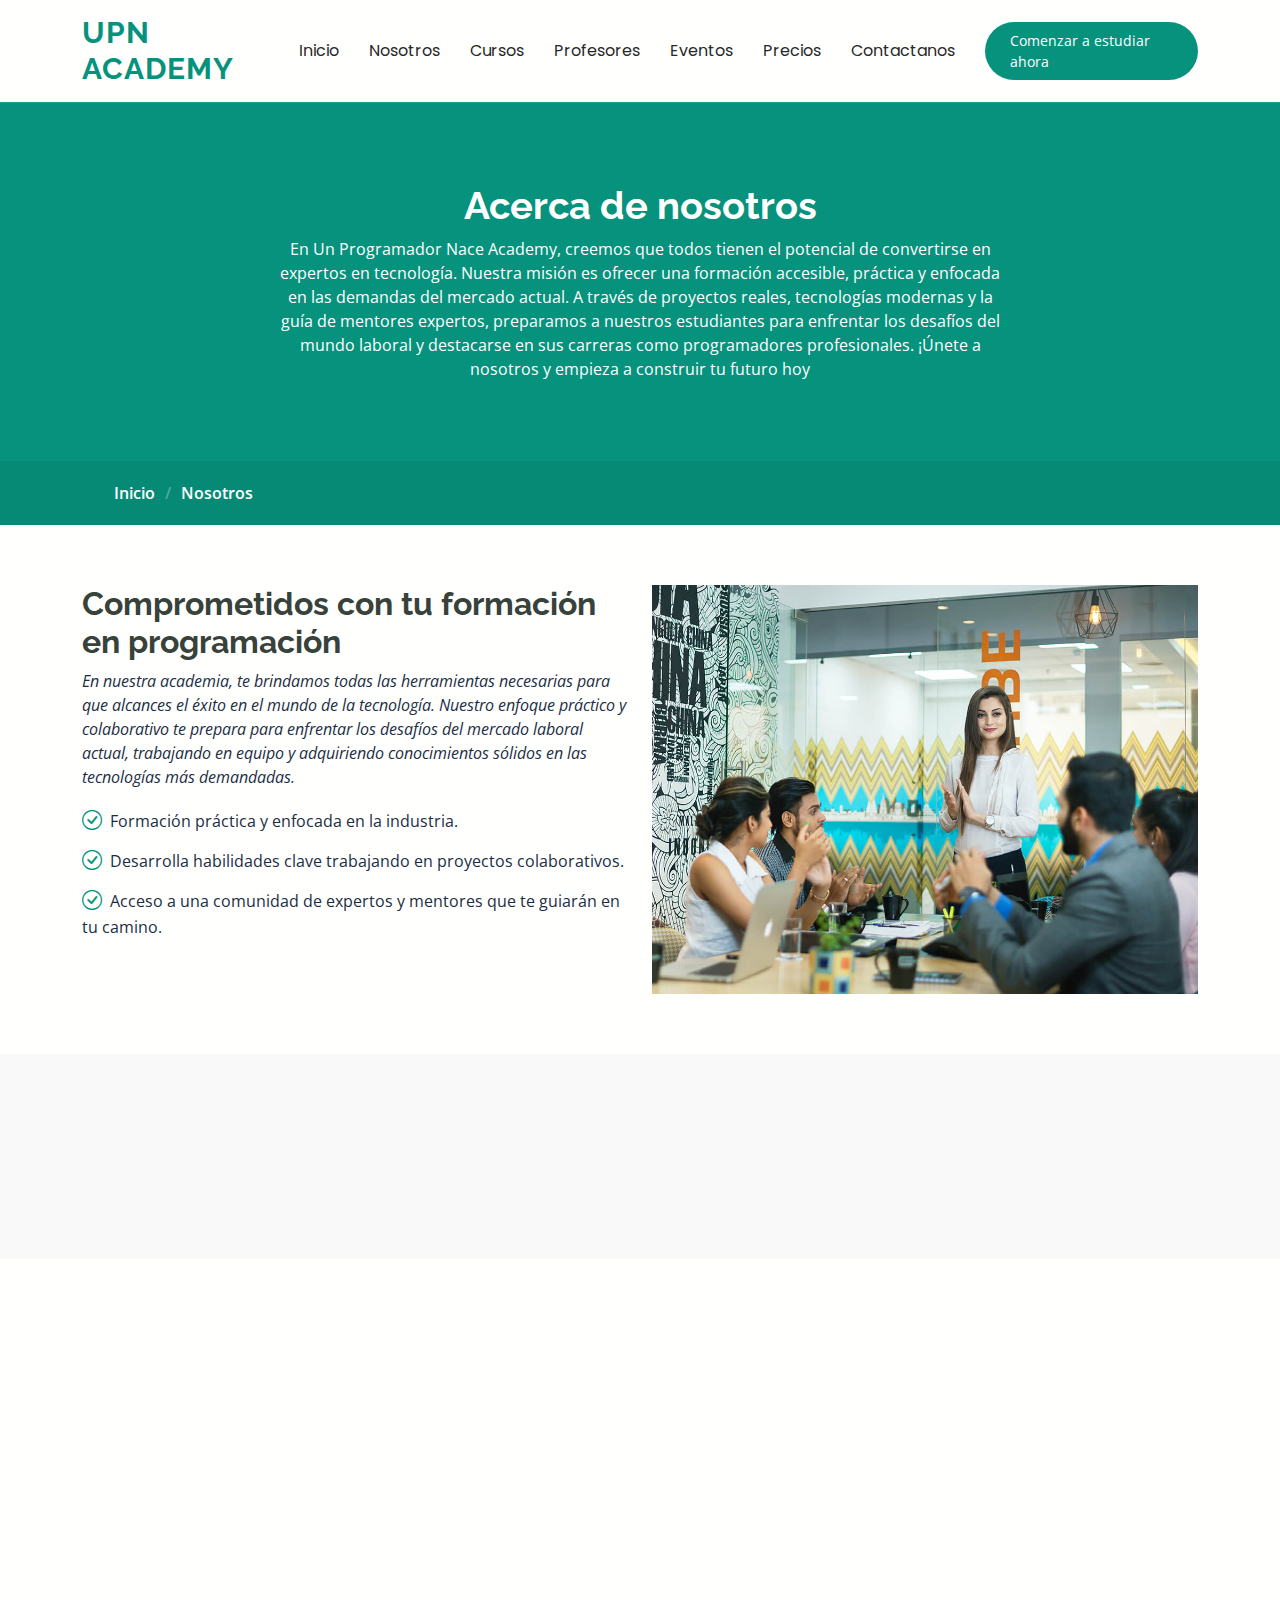
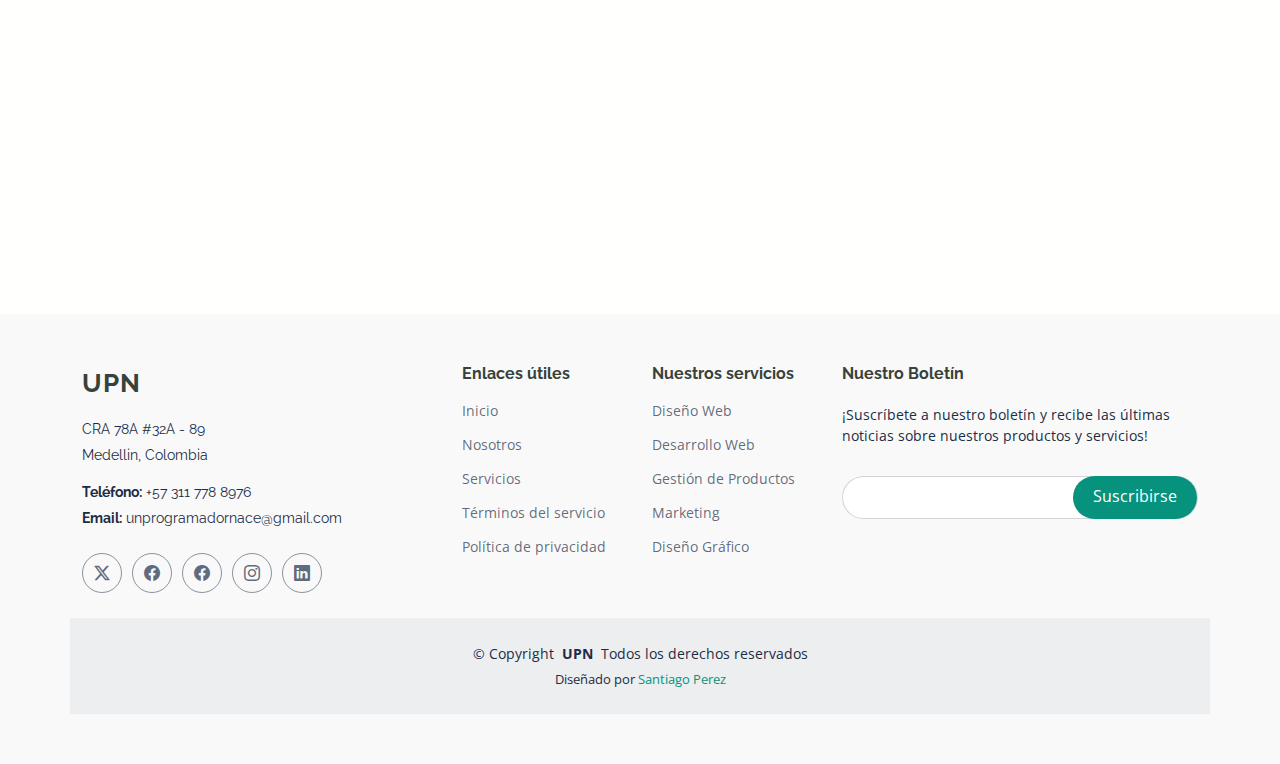
==== about.html @ 70b34fcb "add page" ====
<!DOCTYPE html>
<html lang="en">

<head>
  <meta charset="utf-8">
  <meta content="width=device-width, initial-scale=1.0" name="viewport">
  <title>About - Mentor Bootstrap Template</title>
  <meta name="description" content="">
  <meta name="keywords" content="">

  <!-- Favicons -->
  <link href="assets/img/favicon.png" rel="icon">
  <link href="assets/img/apple-touch-icon.png" rel="apple-touch-icon">

  <!-- Fonts -->
  <link href="https://fonts.googleapis.com" rel="preconnect">
  <link href="https://fonts.gstatic.com" rel="preconnect" crossorigin>
  <link href="https://fonts.googleapis.com/css2?family=Open+Sans:ital,wght@0,300;0,400;0,500;0,600;0,700;0,800;1,300;1,400;1,500;1,600;1,700;1,800&family=Poppins:ital,wght@0,100;0,200;0,300;0,400;0,500;0,600;0,700;0,800;0,900;1,100;1,200;1,300;1,400;1,500;1,600;1,700;1,800;1,900&family=Raleway:ital,wght@0,100;0,200;0,300;0,400;0,500;0,600;0,700;0,800;0,900;1,100;1,200;1,300;1,400;1,500;1,600;1,700;1,800;1,900&display=swap" rel="stylesheet">

  <!-- Vendor CSS Files -->
  <link href="assets/vendor/bootstrap/css/bootstrap.min.css" rel="stylesheet">
  <link href="assets/vendor/bootstrap-icons/bootstrap-icons.css" rel="stylesheet">
  <link href="assets/vendor/aos/aos.css" rel="stylesheet">
  <link href="assets/vendor/glightbox/css/glightbox.min.css" rel="stylesheet">
  <link href="assets/vendor/swiper/swiper-bundle.min.css" rel="stylesheet">
  <link href="assets/css/main.css" rel="stylesheet">
</head>

<body class="about-page">

  <header id="header" class="header d-flex align-items-center sticky-top">
    <div class="container-fluid container-xl position-relative d-flex align-items-center">

      <a href="index.html" class="logo d-flex align-items-center me-auto">
        <h1 class="sitename">UPN Academy</h1>
      </a>

      <nav id="navmenu" class="navmenu">
        <ul>
          <li><a href="index.html">Inicio<br></a></li>
          <li><a href="about.html">Nosotros</a></li>
          <li><a href="courses.html">Cursos</a></li>
          <li><a href="trainers.html">Profesores</a></li>
          <li><a href="events.html">Eventos</a></li>
          <li><a href="pricing.html">Precios</a></li>
          <li><a href="contact.html">Contactanos</a></li>
        </ul>
        <i class="mobile-nav-toggle d-xl-none bi bi-list"></i>
      </nav>

      <a class="btn-getstarted" href="courses.html">Comenzar a estudiar ahora</a>

    </div>
  </header>

  <main class="main">

    <!-- Page Title -->
    <div class="page-title" data-aos="fade">
      <div class="heading">
        <div class="container">
          <div class="row d-flex justify-content-center text-center">
            <div class="col-lg-8">
              <h1>Acerca de nosotros<br></h1>
              <p class="mb-0">En Un Programador Nace Academy, creemos que todos tienen el potencial de convertirse en expertos en tecnología. Nuestra misión es ofrecer una formación accesible, práctica y enfocada en las demandas del mercado actual. A través de proyectos reales, tecnologías modernas y la guía de mentores expertos, preparamos a nuestros estudiantes para enfrentar los desafíos del mundo laboral y destacarse en sus carreras como programadores profesionales. ¡Únete a nosotros y empieza a construir tu futuro hoy</p>
            </div>
          </div>
        </div>
      </div>
      <nav class="breadcrumbs">
        <div class="container">
          <ol>
            <li><a href="index.html">Inicio</a></li>
            <li class="current">Nosotros<br></li>
          </ol>
        </div>
      </nav>
    </div><!-- End Page Title -->

    <!-- About Us Section -->
    <section id="about-us" class="section about-us">

      <div class="container">

        <div class="row gy-4">

          <div class="col-lg-6 order-1 order-lg-2" data-aos="fade-up" data-aos-delay="100">
            <img src="assets/img/about-2.jpg" class="img-fluid" alt="">
          </div>

          <div class="col-lg-6 order-2 order-lg-1 content" data-aos="fade-up" data-aos-delay="200">
            <h3>Comprometidos con tu formación en programación</h3>
            <p class="fst-italic">
              En nuestra academia, te brindamos todas las herramientas necesarias para que alcances el éxito en el mundo de la tecnología. Nuestro enfoque práctico y colaborativo te prepara para enfrentar los desafíos del mercado laboral actual, trabajando en equipo y adquiriendo conocimientos sólidos en las tecnologías más demandadas.
            </p>
            <ul>
              <li><i class="bi bi-check-circle"></i> <span>Formación práctica y enfocada en la industria.</span></li>
              <li><i class="bi bi-check-circle"></i> <span>Desarrolla habilidades clave trabajando en proyectos colaborativos.</span></li>
              <li><i class="bi bi-check-circle"></i> <span>Acceso a una comunidad de expertos y mentores que te guiarán en tu camino.</span></li>
            </ul>
          </div>

        </div>

      </div>

    </section><!-- /About Us Section -->

    <!-- Counts Section -->
    <section id="counts" class="section counts light-background">

      <div class="container" data-aos="fade-up" data-aos-delay="100">

        <div class="row gy-4">

          <div class="col-lg-3 col-md-6">
            <div class="stats-item text-center w-100 h-100">
              <span data-purecounter-start="0" data-purecounter-end="1232" data-purecounter-duration="1" class="purecounter"></span>
              <p>Estudiantes</p>
            </div>
          </div><!-- End Stats Item -->

          <div class="col-lg-3 col-md-6">
            <div class="stats-item text-center w-100 h-100">
              <span data-purecounter-start="0" data-purecounter-end="64" data-purecounter-duration="1" class="purecounter"></span>
              <p>Cursos</p>
            </div>
          </div><!-- End Stats Item -->

          <div class="col-lg-3 col-md-6">
            <div class="stats-item text-center w-100 h-100">
              <span data-purecounter-start="0" data-purecounter-end="42" data-purecounter-duration="1" class="purecounter"></span>
              <p>Eventos</p>
            </div>
          </div><!-- End Stats Item -->

          <div class="col-lg-3 col-md-6">
            <div class="stats-item text-center w-100 h-100">
              <span data-purecounter-start="0" data-purecounter-end="24" data-purecounter-duration="1" class="purecounter"></span>
              <p>Profesores</p>
            </div>
          </div><!-- End Stats Item -->

        </div>

      </div>

    </section><!-- /Counts Section -->

    <!-- Testimonials Section -->
    <section id="testimonials" class="testimonials section">

      <!-- Section Title -->
      <div class="container section-title" data-aos="fade-up">
        <h2>Testimonios</h2>
        <p>Que opinan de nosotros</p>
      </div><!-- End Section Title -->

      <div class="container" data-aos="fade-up" data-aos-delay="100">

        <div class="swiper init-swiper">
          <script type="application/json" class="swiper-config">
            {
              "loop": true,
              "speed": 600,
              "autoplay": {
                "delay": 5000
              },
              "slidesPerView": "auto",
              "pagination": {
                "el": ".swiper-pagination",
                "type": "bullets",
                "clickable": true
              },
              "breakpoints": {
                "320": {
                  "slidesPerView": 1,
                  "spaceBetween": 40
                },
                "1200": {
                  "slidesPerView": 2,
                  "spaceBetween": 20
                }
              }
            }
          </script>

          <div class="swiper-wrapper">

            <div class="swiper-slide">
              <div class="testimonial-wrap">
                <div class="testimonial-item">
                  <img src="assets/img/testimonials/testimonials-1.jpg" class="testimonial-img" alt="">
                  <h3>Saul Goodman</h3>
                  <h4>CEO &amp; Fundador</h4>
                  <div class="stars">
                    <i class="bi bi-star-fill"></i><i class="bi bi-star-fill"></i><i class="bi bi-star-fill"></i><i class="bi bi-star-fill"></i><i class="bi bi-star-fill"></i>
                  </div>
                  <p>
                    <i class="bi bi-quote quote-icon-left"></i>
                    <span>"Gracias a la formación que recibí en la academia, pude fundar mi propia empresa tecnológica. La metodología práctica y los mentores me ayudaron a alcanzar mis metas más rápido de lo que imaginé."</span>
                    <i class="bi bi-quote quote-icon-right"></i>
                  </p>
                </div>
              </div>
            </div><!-- Fin del testimonio -->
          
            <div class="swiper-slide">
              <div class="testimonial-wrap">
                <div class="testimonial-item">
                  <img src="assets/img/testimonials/testimonials-2.jpg" class="testimonial-img" alt="">
                  <h3>Sara Wilsson</h3>
                  <h4>Diseñadora</h4>
                  <div class="stars">
                    <i class="bi bi-star-fill"></i><i class="bi bi-star-fill"></i><i class="bi bi-star-fill"></i><i class="bi bi-star-fill"></i><i class="bi bi-star-fill"></i>
                  </div>
                  <p>
                    <i class="bi bi-quote quote-icon-left"></i>
                    <span>"La academia me dio las herramientas para transformar mi pasión por el diseño en una carrera exitosa. Los cursos están actualizados y se enfocan en lo que realmente necesitas para destacar."</span>
                    <i class="bi bi-quote quote-icon-right"></i>
                  </p>
                </div>
              </div>
            </div><!-- Fin del testimonio -->
          
            <div class="swiper-slide">
              <div class="testimonial-wrap">
                <div class="testimonial-item">
                  <img src="assets/img/testimonials/testimonials-3.jpg" class="testimonial-img" alt="">
                  <h3>Jena Karlis</h3>
                  <h4>Propietaria de Tienda</h4>
                  <div class="stars">
                    <i class="bi bi-star-fill"></i><i class="bi bi-star-fill"></i><i class="bi bi-star-fill"></i><i class="bi bi-star-fill"></i><i class="bi bi-star-fill"></i>
                  </div>
                  <p>
                    <i class="bi bi-quote quote-icon-left"></i>
                    <span>"Abrir mi tienda en línea fue un sueño hecho realidad, y gracias a las clases de programación y marketing digital de la academia, hoy puedo gestionar mi negocio con éxito."</span>
                    <i class="bi bi-quote quote-icon-right"></i>
                  </p>
                </div>
              </div>
            </div><!-- Fin del testimonio -->
          
            <div class="swiper-slide">
              <div class="testimonial-wrap">
                <div class="testimonial-item">
                  <img src="assets/img/testimonials/testimonials-4.jpg" class="testimonial-img" alt="">
                  <h3>Matt Brandon</h3>
                  <h4>Freelancer</h4>
                  <div class="stars">
                    <i class="bi bi-star-fill"></i><i class="bi bi-star-fill"></i><i class="bi bi-star-fill"></i><i class="bi bi-star-fill"></i><i class="bi bi-star-fill"></i>
                  </div>
                  <p>
                    <i class="bi bi-quote quote-icon-left"></i>
                    <span>"La flexibilidad de los cursos me permitió seguir formándome mientras trabajaba como freelancer. Hoy, gracias a la academia, tengo más clientes y mejores oportunidades."</span>
                    <i class="bi bi-quote quote-icon-right"></i>
                  </p>
                </div>
              </div>
            </div><!-- Fin del testimonio -->
          
            <div class="swiper-slide">
              <div class="testimonial-wrap">
                <div class="testimonial-item">
                  <img src="assets/img/testimonials/testimonials-5.jpg" class="testimonial-img" alt="">
                  <h3>John Larson</h3>
                  <h4>Emprendedor</h4>
                  <div class="stars">
                    <i class="bi bi-star-fill"></i><i class="bi bi-star-fill"></i><i class="bi bi-star-fill"></i><i class="bi bi-star-fill"></i><i class="bi bi-star-fill"></i>
                  </div>
                  <p>
                    <i class="bi bi-quote quote-icon-left"></i>
                    <span>"Los conocimientos adquiridos en la academia fueron clave para lanzar mi startup. El enfoque práctico y el apoyo de los mentores hicieron toda la diferencia."</span>
                    <i class="bi bi-quote quote-icon-right"></i>
                  </p>
                </div>
              </div>
            </div><!-- Fin del testimonio -->
          
          </div>          

          <div class="swiper-pagination"></div>
        </div>

      </div>

    </section><!-- /Testimonials Section -->

  </main>

  <footer id="footer" class="footer position-relative light-background">

    <div class="container footer-top">
      <div class="row gy-4">
        <div class="col-lg-4 col-md-6 footer-about">
          <a href="index.html" class="logo d-flex align-items-center">
            <span class="sitename">UPN</span>
          </a>
          <div class="footer-contact pt-3">
            <p>CRA 78A #32A - 89</p>
            <p>Medellin, Colombia</p>
            <p class="mt-3"><strong>Teléfono:</strong> <span>+57 311 778 8976</span></p>
            <p><strong>Email:</strong> <span>unprogramadornace@gmail.com</span></p>
          </div>
          <div class="social-links d-flex mt-4">
            <a href=""><i class="bi bi-twitter-x"></i></a>
            <a href=""><i class="bi bi-facebook"></i></a>
            <a href=""><i class="bi bi-facebook"></i></a>
            <a href=""><i class="bi bi-instagram"></i></a>
            <a href=""><i class="bi bi-linkedin"></i></a>
          </div>
        </div>

        <div class="col-lg-2 col-md-3 footer-links">
          <h4>Enlaces útiles</h4>
          <ul>
            <li><a href="#">Inicio</a></li>
            <li><a href="#">Nosotros</a></li>
            <li><a href="#">Servicios</a></li>
            <li><a href="#">Términos del servicio</a></li>
            <li><a href="#">Política de privacidad</a></li>
          </ul>
        </div>

        <div class="col-lg-2 col-md-3 footer-links">
          <h4>Nuestros servicios</h4>
          <ul>
            <li><a href="#">Diseño Web</a></li>
            <li><a href="#">Desarrollo Web</a></li>
            <li><a href="#">Gestión de Productos</a></li>
            <li><a href="#">Marketing</a></li>
            <li><a href="#">Diseño Gráfico</a></li>
          </ul>
        </div>

        <div class="col-lg-4 col-md-12 footer-newsletter">
          <h4>Nuestro Boletín</h4>
          <p>¡Suscríbete a nuestro boletín y recibe las últimas noticias sobre nuestros productos y servicios!</p>
          <form action="forms/newsletter.php" method="post" class="php-email-form">
            <div class="newsletter-form"><input type="email" name="email"><input type="submit" value="Suscribirse"></div>
            <div class="error-message"></div>
          </form>
        </div>

      </div>
    </div>

    <div class="container copyright text-center mt-4">
      <p>© <span>Copyright</span> <strong class="px-1 sitename">UPN</strong> <span>Todos los derechos reservados</span></p>
      <div class="credits">
        Diseñado por <a href="https://bootstrapmade.com/">Santiago Perez</a>
      </div>
    </div>

  </footer>

  <!-- Scroll Top -->
  <a href="#" id="scroll-top" class="scroll-top d-flex align-items-center justify-content-center"><i class="bi bi-arrow-up-short"></i></a>

  <!-- Preloader -->
  <div id="preloader"></div>

  <!-- Vendor JS Files -->
  <script src="assets/vendor/bootstrap/js/bootstrap.bundle.min.js"></script>
  <script src="assets/vendor/php-email-form/validate.js"></script>
  <script src="assets/vendor/aos/aos.js"></script>
  <script src="assets/vendor/glightbox/js/glightbox.min.js"></script>
  <script src="assets/vendor/purecounter/purecounter_vanilla.js"></script>
  <script src="assets/vendor/swiper/swiper-bundle.min.js"></script>

  <!-- Main JS File -->
  <script src="assets/js/main.js"></script>

</body>

</html>
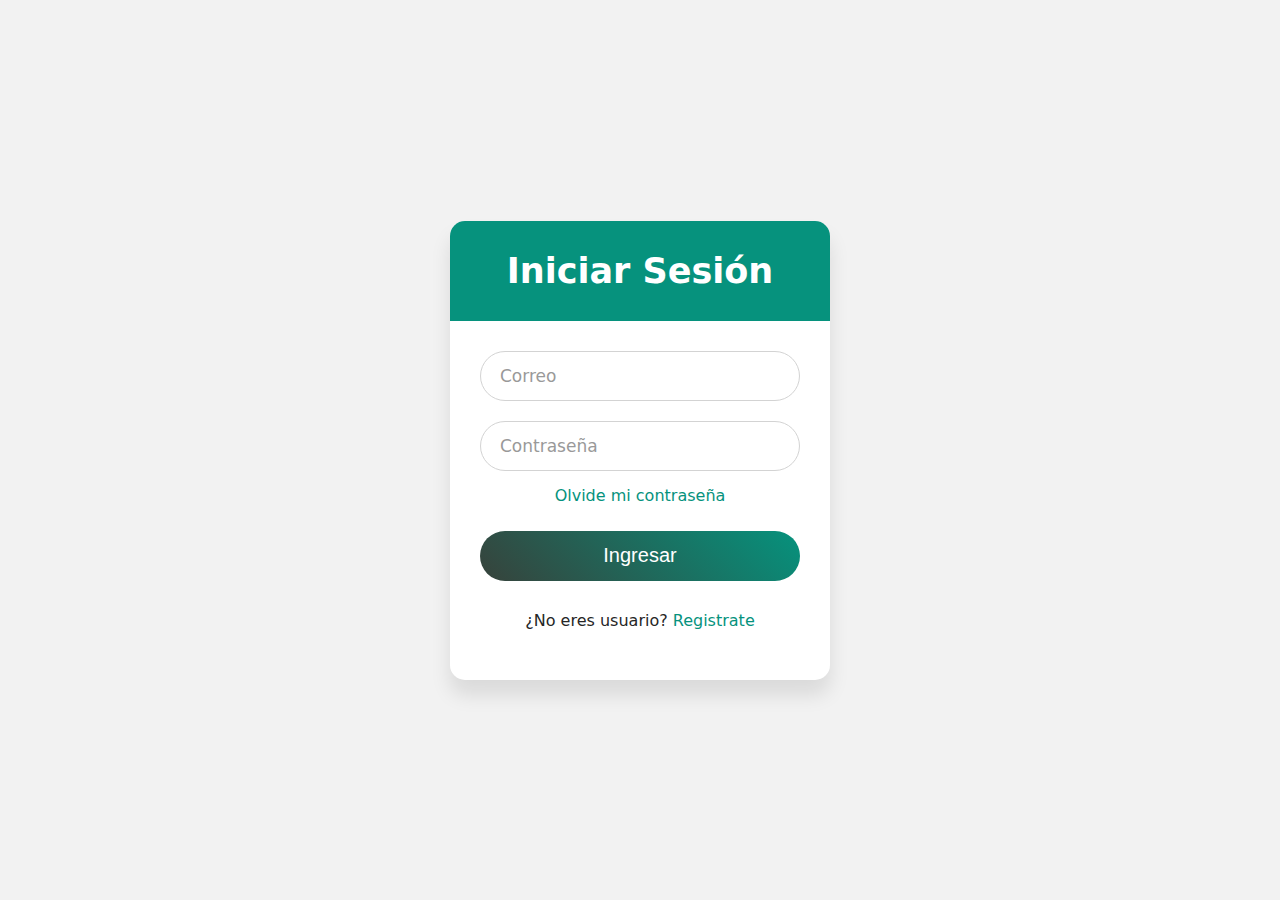
==== commit fe74413b: ":sparkles: test" ====
--- a/about.html
+++ b/about.html
@@ -37,13 +37,20 @@
 
       <nav id="navmenu" class="navmenu">
         <ul>
-          <li><a href="index.html">Inicio<br></a></li>
           <li><a href="about.html">Nosotros</a></li>
           <li><a href="courses.html">Cursos</a></li>
           <li><a href="trainers.html">Profesores</a></li>
           <li><a href="events.html">Eventos</a></li>
           <li><a href="pricing.html">Precios</a></li>
-          <li><a href="contact.html">Contactanos</a></li>
+          <li><a href="#" id="logout" >Cerrar sesión</a></li>
+          <li>
+            <a href="cart.html">
+              <div class="cart-content">
+                <i class="bi bi-cart4"></i>
+                <div class="badge rounded-pill text-bg-danger" id="cart-badge">0</div>
+              </div>
+            </a>
+          </li>
         </ul>
         <i class="mobile-nav-toggle d-xl-none bi bi-list"></i>
       </nav>
--- a/assets/css/main.css
+++ b/assets/css/main.css
@@ -221,6 +221,11 @@
   box-shadow: 0px 0 18px rgba(0, 0, 0, 0.1);
 }
 
+
+.navmenu .cart-content {
+  display: ruby;
+}
+
 /*--------------------------------------------------------------
 # Navigation Menu
 --------------------------------------------------------------*/
@@ -254,6 +259,13 @@
     justify-content: space-between;
     white-space: nowrap;
     transition: 0.3s;
+  }
+
+  .navmenu .cart-content {
+    display: ruby;
+  }
+  .navmenu a .bi-cart4 {
+    font-size: 16px !important;
   }
 
   .navmenu a i,
@@ -1092,10 +1104,44 @@
 /*--------------------------------------------------------------
 # Courses Section
 --------------------------------------------------------------*/
+
+.courses-content {
+  display: flex;
+  flex-wrap: wrap;
+  gap: 1.5rem;
+  justify-content: center;
+}
 .courses .course-item {
   background-color: var(--surface-color);
   border: 1px solid color-mix(in srgb, var(--default-color), transparent 90%);
   border-radius: 5px;
+}
+
+.courses .course-item .wrapper-img-course {
+  position: relative;
+}
+
+.courses .course-item .wrapper-img-course img {
+  width: 100%;
+  height: auto;
+}
+
+.courses .course-item .wrapper-img-course button {
+  position: absolute;
+  right: 8px;
+  bottom: 8px;
+  background: var(--accent-color);
+  color: var(--contrast-color);
+  font-size: 14px;
+  padding: 6px 14px;
+  margin: 0;
+  border-radius: 30px;
+  border: none;
+}
+
+.courses .course-item .wrapper-img-course button:hover {
+  color: var(--contrast-color);
+  background: color-mix(in srgb, var(--accent-color), transparent 15%);
 }
 
 .courses .course-content {
